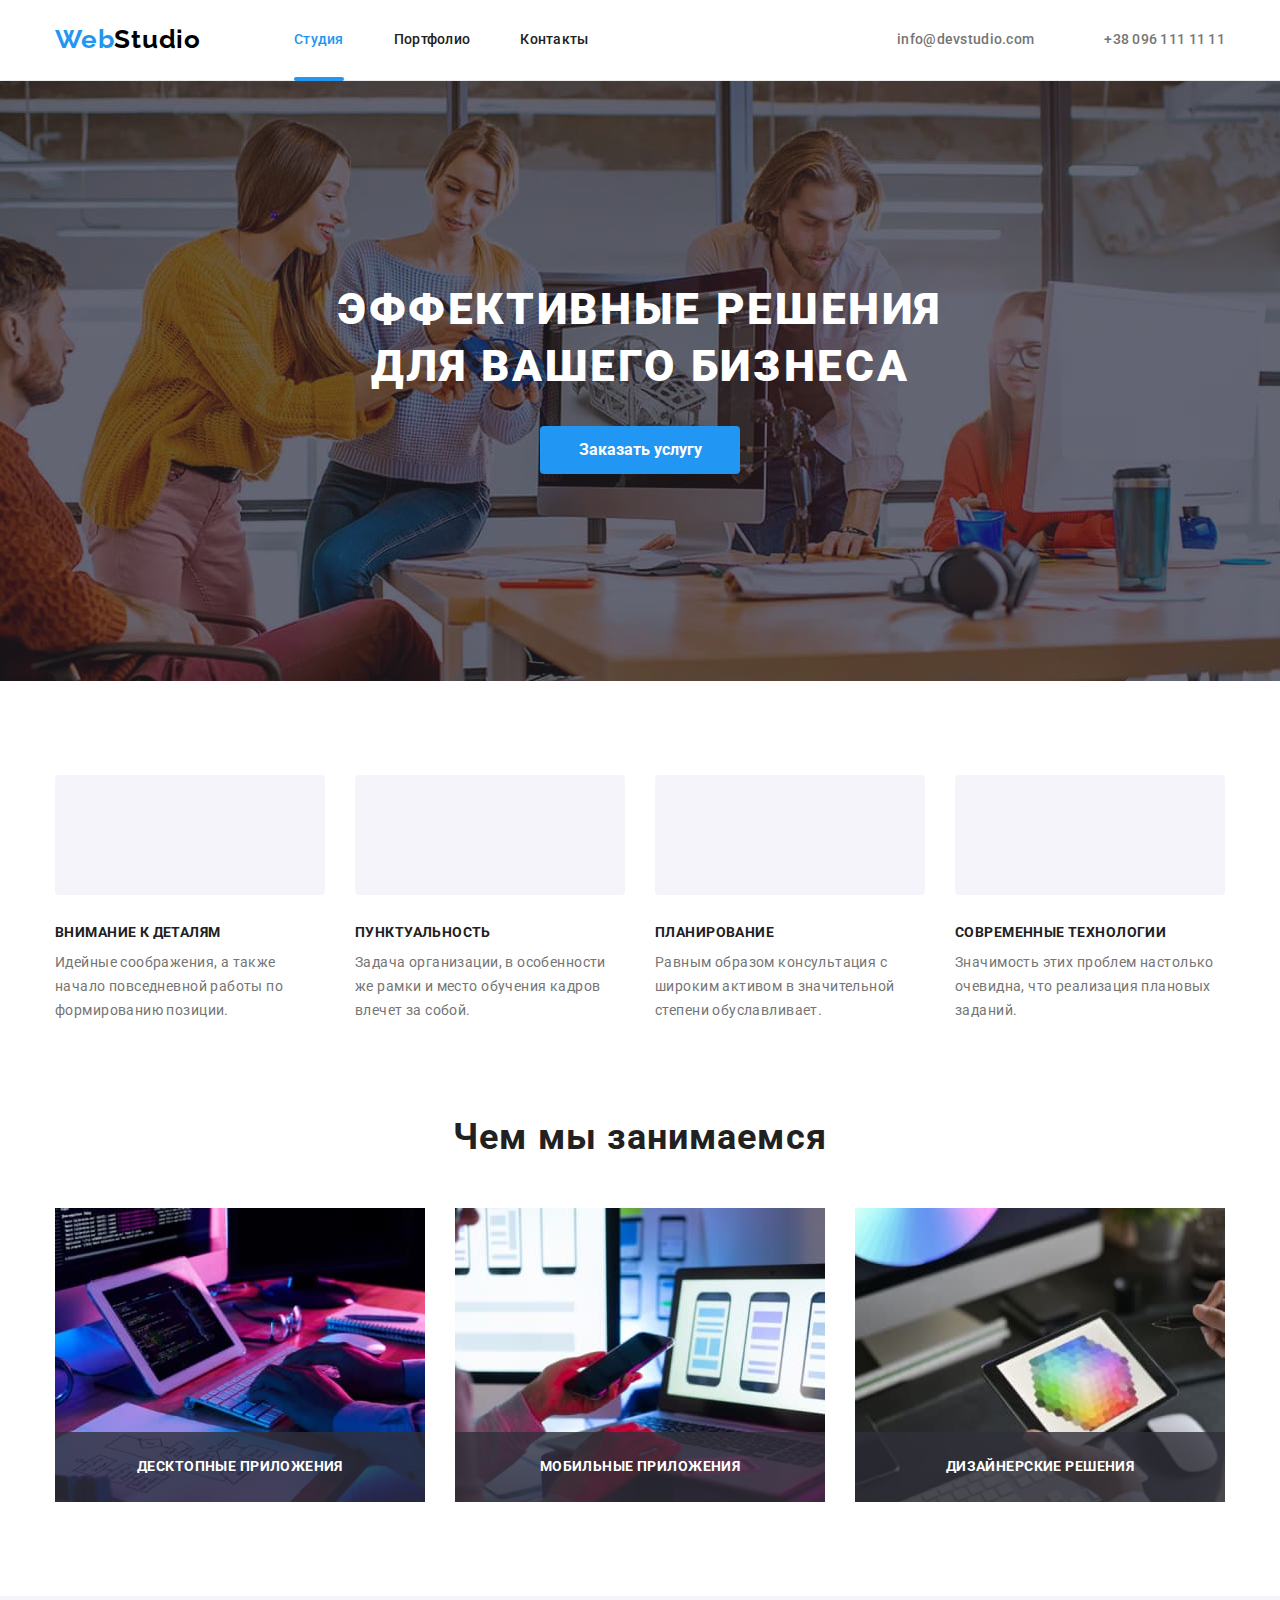
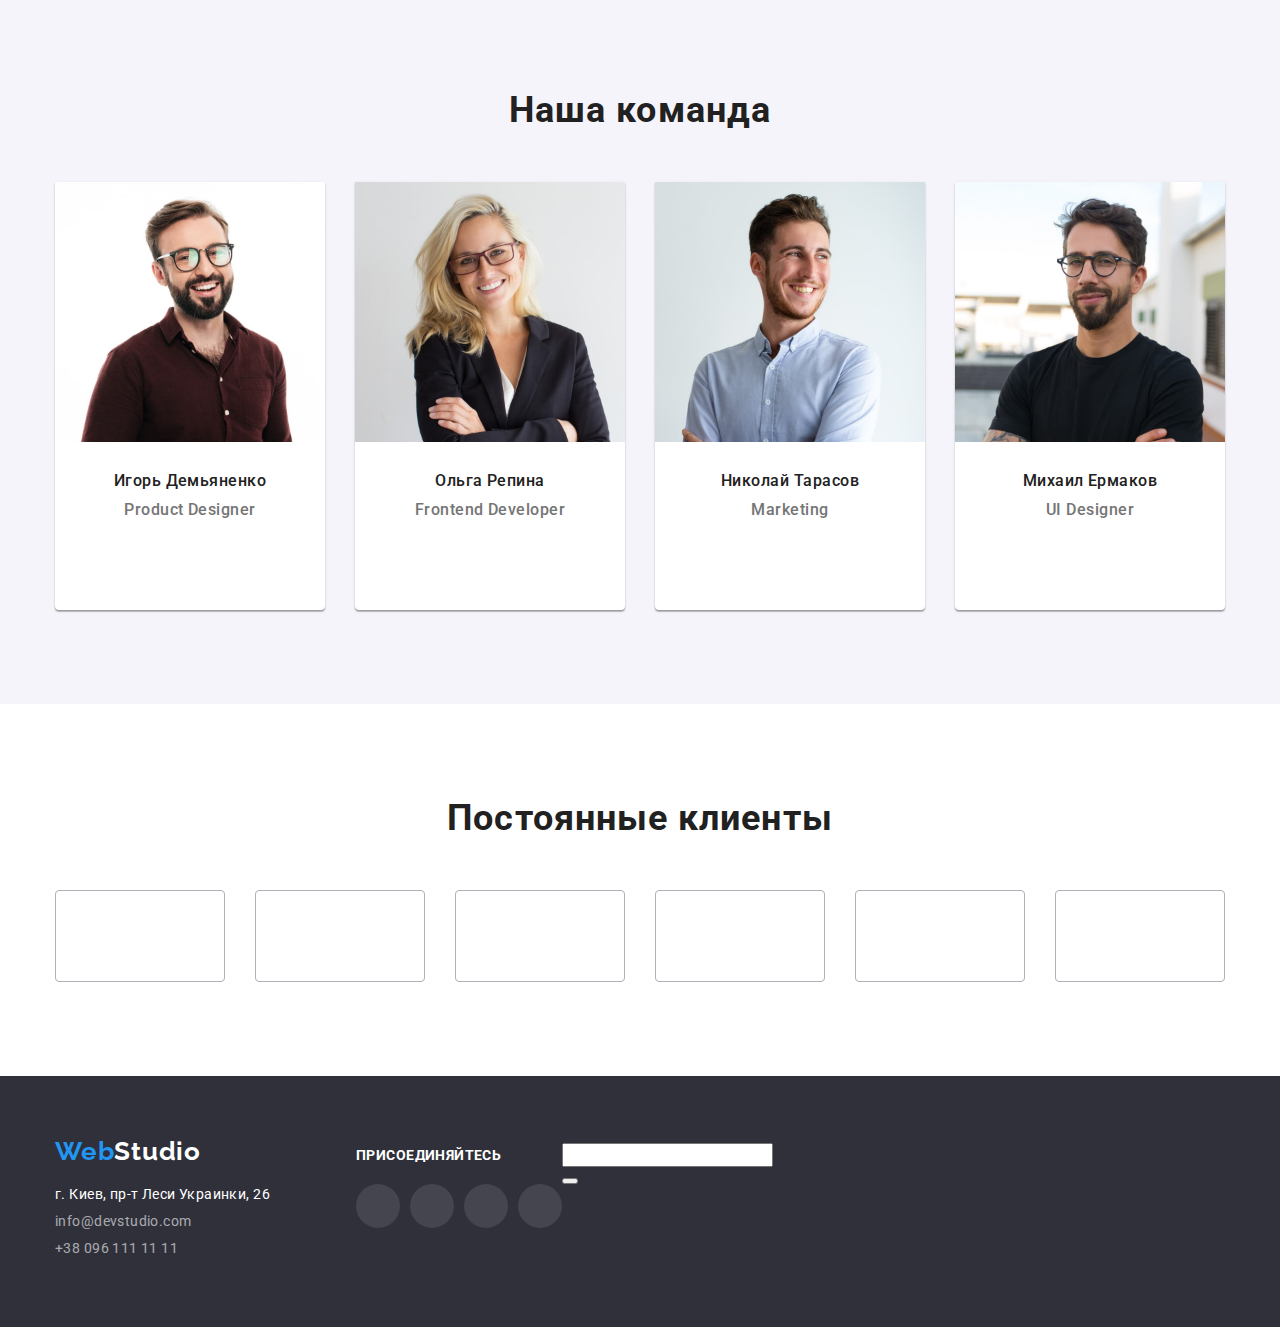
==== index.html @ 8fb22352 "test" ====
<!DOCTYPE html>
<html lang="ru">
  <head>
    <meta charset="UTF-8" />
    <meta http-equiv="X-UA-Compatible" content="IE=edge" />
    <meta name="viewport" content="width=device-width, initial-scale=1.0" />
    <title>Document</title>
    <link rel="preconnect" href="https://fonts.googleapis.com" />
    <link rel="preconnect" href="https://fonts.gstatic.com" crossorigin />
    <link
      href="https://fonts.googleapis.com/css2?family=Raleway:wght@700&family=Roboto:wght@400;500;700;900&display=swap"
      rel="stylesheet"
    />
    <link
      rel="stylesheet"
      href="https://cdnjs.cloudflare.com/ajax/libs/modern-normalize/1.1.0/modern-normalize.min.css"
    />
    <link rel="stylesheet" href="./css/style.css" />
  </head>
  <body>
    <!-- Хедер -->
    <header class="page-header">
      <div class="container header">
        <nav class="header-nav">
          <a href="./index.html" class="header-logo"> Web<span class="logo-black">Studio</span> </a>
          <ul class="header-list">
            <li class="header-item"><a href="" class="header-link current-page">Студия</a></li>
            <li class="header-item">
              <a href="./portfolio.html" class="header-link">Портфолио</a>
            </li>
            <li class="header-item"><a href="" class="header-link">Контакты</a></li>
          </ul>
        </nav>

        <ul class="contact-list">
          <li class="contact-item">
            <a href="mailto:info@devstudio.com" class="contact-link mail">
              <svg class="contact-icon" width="16" height="12">
                <use href="./svg/sprite-ws.svg#icon-header-envelope"></use>
              </svg>
              info@devstudio.com</a
            >
          </li>
          <li class="contact-item">
            <a href="tel:+380961111111" class="contact-link">
              <svg class="contact-icon" width="10" height="16">
                <use href="./svg/sprite-ws.svg#icon-header-smartphone"></use>
              </svg>
              +38 096 111 11 11
            </a>
          </li>
        </ul>
      </div>
    </header>

    <!-- Основной блок -->
    <main>
      <!-- Герой -->
      <section class="hero-section overlay">
        <div class="container">
          <h1 class="hero-title">Эффективные решения для вашего бизнеса</h1>
          <button type="button" class="hero-button" data-modal-open>Заказать услугу</button>
        </div>
      </section>

      <!--Преимущества  -->
      <section class="advantage-section section">
        <div class="container">
          <h2 class="advantage-title" hidden>Преимущества</h2>
          <ul class="advantage-list">
            <li class="advantage-item">
              <div class="advantage-wrap-icon">
                <svg class="advantage-icon" width="70" height="70">
                  <use href="./svg/sprite-ws.svg#icon-antenna"></use>
                </svg>
              </div>
              <h3 class="advantage-subtitle">Внимание к деталям</h3>
              <p class="advantage-text">
                Идейные соображения, а также начало повседневной работы по формированию позиции.
              </p>
            </li>
            <li class="advantage-item">
              <div class="advantage-wrap-icon">
                <svg class="advantage-icon" width="70" height="70">
                  <use href="./svg/sprite-ws.svg#icon-clock"></use>
                </svg>
              </div>
              <h3 class="advantage-subtitle">Пунктуальность</h3>
              <p class="advantage-text">
                Задача организации, в особенности же рамки и место обучения кадров влечет за собой.
              </p>
            </li>
            <li class="advantage-item">
              <div class="advantage-wrap-icon">
                <svg class="advantage-icon" width="70" height="70">
                  <use href="./svg/sprite-ws.svg#icon-diagram"></use>
                </svg>
              </div>
              <h3 class="advantage-subtitle">Планирование</h3>
              <p class="advantage-text">
                Равным образом консультация с широким активом в значительной степени обуславливает.
              </p>
            </li>
            <li class="advantage-item">
              <div class="advantage-wrap-icon">
                <svg class="advantage-icon" width="70" height="70">
                  <use href="./svg/sprite-ws.svg#icon-astronaut"></use>
                </svg>
              </div>
              <h3 class="advantage-subtitle">Современные технологии</h3>
              <p class="advantage-text">
                Значимость этих проблем настолько очевидна, что реализация плановых заданий.
              </p>
            </li>
          </ul>
        </div>
      </section>

      <!-- Чем мы занимаемся -->
      <section class="work-section section">
        <div class="container">
          <h2 class="work-title">Чем мы занимаемся</h2>
          <ul class="work-list">
            <li class="work-item">
              <div class="work-wrap">
                <img
                  src="./images/img_01.jpeg"
                  alt="Человек работает за компьютером"
                  width="370"
                  class="work-img"
                />
                <p class="work-txt">Десктопные приложения</p>
              </div>
            </li>
            <li class="work-item">
              <div class="work-wrap">
                <img
                  src="./images/img_02.jpeg"
                  alt="Человек работает за компьютером"
                  width="370"
                  class="work-img"
                />
                <p class="work-txt">Мобильные приложения</p>
              </div>
            </li>
            <li class="work-item">
              <div class="work-wrap">
                <img
                  src="./images/img_03.jpeg"
                  alt="Человек работает за компьютером"
                  width="370"
                  class="work-img"
                />
                <p class="work-txt">Дизайнерские решения</p>
              </div>
            </li>
          </ul>
        </div>
      </section>

      <!-- Наша команда -->
      <section class="team-section section">
        <div class="container">
          <h2 class="team-title">Наша команда</h2>
          <ul class="team-list">
            <li class="team-item">
              <img
                src="./images/team_01.jpeg"
                alt="Игорь Демьяненко"
                width="270"
                class="team-img"
              />
              <div class="team-wrapper">
                <h3 class="team-subtitle">Игорь Демьяненко</h3>
                <p class="team-text">Product Designer</p>
                <ul class="team-social-list">
                  <li class="team-social-item">
                    <a href="" class="team-social-link">
                      <svg class="team-social-icon" width="20" height="20">
                        <use href="./svg/sprite-ws.svg#icon-instagram"></use>
                      </svg>
                    </a>
                  </li>
                  <li class="team-social-item">
                    <a href="" class="team-social-link">
                      <svg class="team-social-icon" width="20" height="20">
                        <use href="./svg/sprite-ws.svg#icon-twitter"></use>
                      </svg>
                    </a>
                  </li>
                  <li class="team-social-item">
                    <a href="" class="team-social-link">
                      <svg class="team-social-icon" width="20" height="20">
                        <use href="./svg/sprite-ws.svg#icon-facebook"></use>
                      </svg>
                    </a>
                  </li>
                  <li class="team-social-item">
                    <a href="" class="team-social-link">
                      <svg class="team-social-icon" width="20" height="20">
                        <use href="./svg/sprite-ws.svg#icon-linkedin"></use>
                      </svg>
                    </a>
                  </li>
                </ul>
              </div>
            </li>
            <li class="team-item">
              <img src="./images/team_02.jpeg" alt="Ольга Репина" width="270" class="team-img" />
              <div class="team-wrapper">
                <h3 class="team-subtitle">Ольга Репина</h3>
                <p class="team-text">Frontend Developer</p>
                <ul class="team-social-list">
                  <li class="team-social-item">
                    <a href="" class="team-social-link">
                      <svg class="team-social-icon" width="20" height="20">
                        <use href="./svg/sprite-ws.svg#icon-instagram"></use>
                      </svg>
                    </a>
                  </li>
                  <li class="team-social-item">
                    <a href="" class="team-social-link">
                      <svg class="team-social-icon" width="20" height="20">
                        <use href="./svg/sprite-ws.svg#icon-twitter"></use>
                      </svg>
                    </a>
                  </li>
                  <li class="team-social-item">
                    <a href="" class="team-social-link">
                      <svg class="team-social-icon" width="20" height="20">
                        <use href="./svg/sprite-ws.svg#icon-facebook"></use>
                      </svg>
                    </a>
                  </li>
                  <li class="team-social-item">
                    <a href="" class="team-social-link">
                      <svg class="team-social-icon" width="20" height="20">
                        <use href="./svg/sprite-ws.svg#icon-linkedin"></use>
                      </svg>
                    </a>
                  </li>
                </ul>
              </div>
            </li>
            <li class="team-item">
              <img src="./images/team_03.jpeg" alt="Николай Тарасов" width="270" class="team-img" />
              <div class="team-wrapper">
                <h3 class="team-subtitle">Николай Тарасов</h3>
                <p class="team-text">Marketing</p>
                <ul class="team-social-list">
                  <li class="team-social-item">
                    <a href="" class="team-social-link">
                      <svg class="team-social-icon" width="20" height="20">
                        <use href="./svg/sprite-ws.svg#icon-instagram"></use>
                      </svg>
                    </a>
                  </li>
                  <li class="team-social-item">
                    <a href="" class="team-social-link">
                      <svg class="team-social-icon" width="20" height="20">
                        <use href="./svg/sprite-ws.svg#icon-twitter"></use>
                      </svg>
                    </a>
                  </li>
                  <li class="team-social-item">
                    <a href="" class="team-social-link">
                      <svg class="team-social-icon" width="20" height="20">
                        <use href="./svg/sprite-ws.svg#icon-facebook"></use>
                      </svg>
                    </a>
                  </li>
                  <li class="team-social-item">
                    <a href="" class="team-social-link">
                      <svg class="team-social-icon" width="20" height="20">
                        <use href="./svg/sprite-ws.svg#icon-linkedin"></use>
                      </svg>
                    </a>
                  </li>
                </ul>
              </div>
            </li>
            <li class="team-item">
              <img src="./images/team_04.jpeg" alt="Михаил Ермаков" width="270" class="team-img" />
              <div class="team-wrapper">
                <h3 class="team-subtitle">Михаил Ермаков</h3>
                <p class="team-text">UI Designer</p>
                <ul class="team-social-list">
                  <li class="team-social-item">
                    <a href="" class="team-social-link">
                      <svg class="team-social-icon" width="20" height="20">
                        <use href="./svg/sprite-ws.svg#icon-instagram"></use>
                      </svg>
                    </a>
                  </li>
                  <li class="team-social-item">
                    <a href="" class="team-social-link">
                      <svg class="team-social-icon" width="20" height="20">
                        <use href="./svg/sprite-ws.svg#icon-twitter"></use>
                      </svg>
                    </a>
                  </li>
                  <li class="team-social-item">
                    <a href="" class="team-social-link">
                      <svg class="team-social-icon" width="20" height="20">
                        <use href="./svg/sprite-ws.svg#icon-facebook"></use>
                      </svg>
                    </a>
                  </li>
                  <li class="team-social-item">
                    <a href="" class="team-social-link">
                      <svg class="team-social-icon" width="20" height="20">
                        <use href="./svg/sprite-ws.svg#icon-linkedin"></use>
                      </svg>
                    </a>
                  </li>
                </ul>
              </div>
            </li>
          </ul>
        </div>
      </section>

      <!-- Клиенты -->
      <section class="client-section section">
        <div class="container">
          <h2 class="client-title">Постоянные клиенты</h2>
          <ul class="client-list">
            <li class="client-item">
              <a href="" class="client-link">
                <svg class="client-icon" width="106" height="60">
                  <use href="./svg/sprite-ws.svg#icon-client-01"></use>
                </svg>
              </a>
            </li>
            <li class="client-item">
              <a href="" class="client-link">
                <svg class="client-icon" width="106" height="60">
                  <use href="./svg/sprite-ws.svg#icon-client-02"></use>
                </svg>
              </a>
            </li>
            <li class="client-item">
              <a href="" class="client-link">
                <svg class="client-icon" width="106" height="60">
                  <use href="./svg/sprite-ws.svg#icon-client-03"></use>
                </svg>
              </a>
            </li>
            <li class="client-item">
              <a href="" class="client-link">
                <svg class="client-icon" width="106" height="60">
                  <use href="./svg/sprite-ws.svg#icon-client-04"></use>
                </svg>
              </a>
            </li>
            <li class="client-item">
              <a href="" class="client-link">
                <svg class="client-icon" width="106" height="60">
                  <use href="./svg/sprite-ws.svg#icon-client-05"></use>
                </svg>
              </a>
            </li>
            <li class="client-item">
              <a href="" class="client-link">
                <svg class="client-icon" width="106" height="60">
                  <use href="./svg/sprite-ws.svg#icon-client-06"></use>
                </svg>
              </a>
            </li>
          </ul>
        </div>
      </section>
    </main>

    <!-- Футер -->
    <footer class="footer">
      <div class="container footer-container">
        <div class="footer-contacts">
          <a href="" class="footer-logo">Web<span class="logo-white">Studio</span></a>
          <address class="footer-addres">г. Киев, пр-т Леси Украинки, 26</address>
          <ul class="footer-list">
            <li class="footer-item">
              <a href="mailto:info@devstudio.com" class="footer-link">info@devstudio.com</a>
            </li>
            <li class="footer-item">
              <a href="tel:+380961111111" class="footer-link">+38 096 111 11 11</a>
            </li>
          </ul>
        </div>
        <div class="footer-social">
          <p class="footer-txt">Присоединяйтесь</p>
          <ul class="footer-social-list">
            <li class="footer-social-item">
              <a href="" class="footer-social-link">
                <svg class="footer-social-icon" width="20" height="20">
                  <use href="./svg/sprite-ws.svg#icon-instagram"></use>
                </svg>
              </a>
            </li>

            <li class="footer-social-item">
              <a href="" class="footer-social-link">
                <svg class="footer-social-icon" width="20" height="20">
                  <use href="./svg/sprite-ws.svg#icon-twitter"></use>
                </svg>
              </a>
            </li>
            <li class="footer-social-item">
              <a href="" class="footer-social-link">
                <svg class="footer-social-icon" width="20" height="20">
                  <use href="./svg/sprite-ws.svg#icon-facebook"></use>
                </svg>
              </a>
            </li>
            <li class="footer-social-item">
              <a href="" class="footer-social-link">
                <svg class="footer-social-icon" width="20" height="20">
                  <use href="./svg/sprite-ws.svg#icon-linkedin"></use>
                </svg>
              </a>
            </li>
          </ul>
        </div>
        <div class="footer-field">
          <p></p>
          <form action="" class="footer-form">
            <lable class="footer-lable"><input type="text" class="footer-input" /></lable>
          </form>
          <button
        </div>
      </div>
    </footer>

    <!-- Модальное окно -->
    <div class="backdrop is-hidden" data-modal>
      <div class="modal">
        <button type="button" class="modal-btn" data-modal-close>
          <svg class="modal-icon" width="18" height="18">
            <use href="./svg/sprite-ws.svg#icon-close-black"></use>
          </svg>
        </button>
      </div>
    </div>

    <script src="./js/modal.js"></script>
  </body>
</html>
---- css/style.css ----
:root {
  --primary-text-color: #757575;
  --title-text-color: #212121;
  --accent-color: #2196f3;
  --icon-color: #afb1b8;
  --secondary-bg-color: #f5f4fa;
}

body {
  background-color: #fff;
  color: #757575;
  font-family: roboto, sans-serif;
}

h1,
h2,
h3,
p,
ul {
  padding: 0;
  margin: 0;
}

img {
  display: block;
}

ul {
  list-style: none;
}

a {
  text-decoration: none;
}

.container {
  width: 1200px;
  padding-left: 15px;
  padding-right: 15px;
  margin-left: auto;
  margin-right: auto;
}

.container.header {
  display: flex;
  align-items: center;
}

.section {
  padding: 94px 0;
}

/* Хедер */
/* Хедер. Лого */

.page-header {
  border-bottom: solid #ececec 1px;
}

.header-nav {
  display: flex;
}

.header-logo {
  display: block;
  padding-top: 24px;
  padding-bottom: 25px;
  margin-right: 93px;

  color: var(--accent-color);
  font-family: Raleway, sans-serif;
  font-weight: 700;
  font-size: 26px;
  line-height: 1.2;
  letter-spacing: 0.03em;
}

.logo-black {
  color: black;
}

/* Хедер. Навигация */

.header-list {
  display: flex;
}

.header-item:not(:last-child) {
  margin-right: 50px;
}

.header-link.current-page {
  position: relative;

  color: var(--accent-color);
  font-weight: 500;
  font-size: 14px;
  line-height: 1.14;
  letter-spacing: 0.02em;
}

.current-page::after {
  content: '';

  position: absolute;
  display: block;
  bottom: -1px;

  background-color: var(--accent-color);
  width: 100%;
  height: 4px;
  border-radius: 5px;
}

.header-link {
  display: block;
  padding-top: 32px;
  padding-bottom: 32px;

  color: var(--title-text-color);
  font-weight: 500;
  font-size: 14px;
  line-height: 1.14;
  letter-spacing: 0.02em;

  transition: color 250ms cubic-bezier(0.4, 0, 0.2, 1);
}

.header-link:hover,
.header-link:focus {
  color: var(--accent-color);
}

.contact-list {
  display: flex;
  margin-left: auto;
}

.contact-item:not(:last-child) {
  margin-right: 50px;
}

.contact-link {
  display: flex;
  align-items: center;
  justify-content: center;
  padding-top: 32px;
  padding-bottom: 32px;

  color: var(--primary-text-color);
  font-weight: 500;
  font-size: 14px;
  line-height: 1.14;
  letter-spacing: 0.02em;

  transition: color 250ms cubic-bezier(0.4, 0, 0.2, 1);
}

.contact-icon {
  margin-right: 10px;
  fill: currentColor;
}

.contact-link:hover,
.contact-link:focus {
  color: var(--accent-color);
}

/* Герой */

.hero-section {
  padding: 200px 0px;
  text-align: center;
}

.hero-section.overlay {
  height: 600px;
  max-width: 1600px;
  margin-left: auto;
  margin-right: auto;

  background-image: linear-gradient(rgba(47, 48, 58, 0.4), rgba(47, 48, 58, 0.4)),
    url('../images/hero-bg.jpeg');
  background-color: #2f303a;
  background-repeat: no-repeat;
  background-size: cover;
  background-position: center;
}

.hero-title {
  margin-bottom: 30px;
  margin-left: auto;
  margin-right: auto;
  max-width: 695px;

  color: #fff;
  font-weight: 900;
  font-size: 44px;
  line-height: 1.3;
  text-align: center;
  letter-spacing: 0.06em;
  text-transform: uppercase;
}

.hero-button {
  display: inline-block;
  border-radius: 4px;
  padding: 10px 32px;
  min-width: 200px;
  border: none;

  cursor: pointer;
  background-color: var(--accent-color);

  color: #fff;
  font-weight: 700;
  font-size: 16px;
  line-height: 1.8;
  text-align: center;

  transition: background-color 250ms cubic-bezier(0.4, 0, 0.2, 1);
}

.hero-button:hover,
.hero-button:focus {
  background-color: #188ce8;
}

/* Основной блок */
/* Преимущества */

.advantage-section {
  padding-bottom: 0;
}

.advantage-list {
  display: flex;
}

.advantage-item:not(:last-child) {
  margin-right: 30px;
}

.advantage-wrap-icon {
  display: flex;
  align-items: center;
  justify-content: center;
  margin-bottom: 30px;

  width: 270px;
  height: 120px;
  border-radius: 4px;

  background-color: var(--secondary-bg-color);
}

.advantage-subtitle {
  margin-bottom: 10px;

  color: var(--title-text-color);
  font-weight: 700;
  font-size: 14px;
  line-height: 1.14;
  letter-spacing: 0.03em;
  text-transform: uppercase;
}

.advantage-text {
  max-width: 270px;
  font-size: 14px;
  line-height: 1.7;
  letter-spacing: 0.03em;
}

/* Чем мы занимаемся */

.work-title {
  margin-bottom: 50px;

  color: var(--title-text-color);
  font-weight: 700;
  font-size: 36px;
  line-height: 1.16;
  letter-spacing: 0.03em;
  text-align: center;
}

.work-list {
  display: flex;
}

.work-item:not(:last-child) {
  margin-right: 30px;
}

.work-wrap {
  position: relative;
}

.work-txt {
  position: absolute;
  bottom: 0;
  margin: 0;
  width: 100%;
  padding: 27px 82px;

  color: #fff;
  font-family: 'Roboto';
  font-weight: 700;
  font-size: 14px;
  line-height: 1.14;
  text-align: center;
  letter-spacing: 0.03em;
  text-transform: uppercase;

  background: rgba(47, 48, 58, 0.8);
}

/* Наша команда */

.team-section {
  background-color: var(--secondary-bg-color);
}

.team-title {
  margin-bottom: 50px;

  color: var(--title-text-color);
  font-weight: 700;
  font-size: 36px;
  line-height: 1.16;
  letter-spacing: 0.03em;
  text-align: center;
}

.team-list {
  display: flex;
}

.team-item {
  border-radius: 0px 0px 4px 4px;
  background-color: #fff;
  box-shadow: 0px 1px 3px rgba(0, 0, 0, 0.12), 0px 1px 1px rgba(0, 0, 0, 0.14),
    0px 2px 1px rgba(0, 0, 0, 0.2);
}

.team-item:not(:last-child) {
  margin-right: 30px;
}

.team-wrapper {
  padding: 30px 10px;
}

.team-subtitle {
  margin-bottom: 10px;

  color: var(--title-text-color);
  font-weight: 500;
  font-size: 16px;
  line-height: 1.18;
  letter-spacing: 0.03em;
  text-align: center;
}

.team-text {
  margin-bottom: 16px;

  font-weight: 500;
  font-size: 16px;
  line-height: 1.18;
  letter-spacing: 0.03em;
  text-align: center;
}

.team-social-list {
  display: flex;
  align-items: center;
  justify-content: center;
  margin: auto;
}

.team-social-item {
  margin-left: 10px;

  width: 44px;
  height: 44px;
}

.team-social-item:first-child {
  margin-left: 0;
}

.team-social-link {
  display: flex;
  align-items: center;
  justify-content: center;

  width: 44px;
  height: 44px;
  border-radius: 50px;

  transition: background-color 250ms cubic-bezier(0.4, 0, 0.2, 1);
}

.team-social-icon {
  fill: var(--icon-color);

  transition: fill 250ms cubic-bezier(0.4, 0, 0.2, 1);
}

.team-social-link:hover,
.team-social-link:focus {
  background-color: var(--accent-color);
}

.team-social-link:hover .team-social-icon,
.team-social-link:focus .team-social-icon {
  fill: #fff;
}

/* Клиенты */

.client-title {
  margin-bottom: 50px;

  color: var(--title-text-color);
  font-weight: 700;
  font-size: 36px;
  line-height: 1.16;
  letter-spacing: 0.03em;
  text-align: center;
}

.client-list {
  display: flex;
  align-items: center;
  justify-content: center;
  margin: -15px;
}

.client-item {
  margin: 15px;
}

.client-link {
  display: flex;
  align-items: center;
  justify-content: center;

  width: 170px;
  height: 92px;
  border: 1px solid var(--icon-color);
  border-radius: 4px;

  transition: border 250ms cubic-bezier(0.4, 0, 0.2, 1);
}

.client-icon {
  fill: var(--icon-color);

  transition: fill 250ms cubic-bezier(0.4, 0, 0.2, 1);
}

.client-link:hover,
.client-link:focus {
  border: 1px solid var(--accent-color);
}

.client-link:hover .client-icon,
.client-link:focus .client-icon {
  fill: var(--accent-color);
}

/* Футер */

.footer {
  display: flex;
  padding: 60px 0px;

  background-color: #2f303a;
}

.footer-container {
  display: flex;
  align-items: baseline;
}

.footer-logo {
  display: inline-block;
  margin-bottom: 20px;

  color: var(--accent-color);
  font-family: Raleway, sans-serif;
  font-weight: 700;
  font-size: 26px;
  line-height: 1.19;
  letter-spacing: 0.03em;
}

.logo-white {
  color: #fff;
}

.footer-addres {
  margin-bottom: 9px;
  width: 231px;

  color: #fff;
  font-style: normal;
  font-size: 14px;
  line-height: 1.17;
  letter-spacing: 0.03em;
}

.footer-item {
  margin-bottom: 9px;
}

.footer-link {
  color: rgba(255, 255, 255, 0.6);
  font-size: 14px;
  line-height: 1.17;
  letter-spacing: 0.03em;

  transition: color 250ms cubic-bezier(0.4, 0, 0.2, 1);
}

.footer-link:hover,
.footer-link:focus {
  color: var(--accent-color);
}

/* Футер. Соцсети */

.footer-social {
  margin-left: 70px;
}

.footer-txt {
  display: block;
  margin-bottom: 20px;
  height: 16px;

  font-family: 'Roboto';
  font-weight: 700;
  font-size: 14px;
  line-height: 1.14;
  letter-spacing: 0.03em;
  text-transform: uppercase;

  color: #fff;
}

.footer-social-list {
  display: flex;
  align-items: center;
  justify-content: center;
}

.footer-social-item {
  display: block;
  margin-left: 10px;

  width: 44px;
  height: 44px;
}

.footer-social-item:first-child {
  margin-left: 0;
}

.footer-social-link {
  display: flex;
  align-items: center;
  justify-content: center;

  border-radius: 50%;
  width: 44px;
  height: 44px;
  background-color: rgba(255, 255, 255, 0.1);

  transition: background-color 250ms cubic-bezier(0.4, 0, 0.2, 1);
}

.footer-social-link:hover,
.footer-social-link:focus {
  background-color: var(--accent-color);
}

.footer-social-icon {
  fill: #fff;
}

/* ./portfolio.html */
/* Портфолио */

.example-section {
  padding: 94px 0px;
}

.btn-list {
  display: flex;
  margin-bottom: 50px;
  justify-content: center;
}

.btn-item:not(:last-child) {
  margin-right: 8px;
}

.button {
  display: inline-block;
  border-radius: 4px;
  padding: 6px 25px;
  border: none;

  background-color: var(--secondary-bg-color);
  cursor: pointer;
  font-weight: 500;
  font-size: 16px;
  line-height: 1.6;
  text-align: center;
  letter-spacing: 0.03em;

  transition: background-color 250ms cubic-bezier(0.4, 0, 0.2, 1),
    color 250ms cubic-bezier(0.4, 0, 0.2, 1), box-shadow 250ms cubic-bezier(0.4, 0, 0.2, 1);
}

.button.btn-text.current-button {
  border: none;

  background-color: var(--accent-color);
  color: #fff;
  box-shadow: 0px 3px 1px rgba(0, 0, 0, 0.1), 0px 1px 2px rgba(0, 0, 0, 0.08),
    0px 2px 2px rgba(0, 0, 0, 0.12);
}

.button:hover,
.button:focus {
  box-shadow: 0px 3px 1px rgba(0, 0, 0, 0.1), 0px 1px 2px rgba(0, 0, 0, 0.08),
    0px 2px 2px rgba(0, 0, 0, 0.12);

  background-color: var(--accent-color);
  color: #fff;
}

.example-list {
  display: flex;
  flex-wrap: wrap;
}

.example-item {
  margin-right: 30px;
  margin-bottom: 30px;
  width: 370px;
}

.example-item:nth-child(3n + 3) {
  margin-right: 0;
}

.example-item:nth-last-child(-n + 3) {
  margin-bottom: 0;
}

.example-link {
  display: block;

  transition: box-shadow 250ms cubic-bezier(0.4, 0, 0.2, 1);
}

.example-link:hover,
.example-link:focus {
  box-shadow: 0px 1px 1px rgba(0, 0, 0, 0.12), 0px 4px 4px rgba(0, 0, 0, 0.06),
    1px 4px 6px rgba(0, 0, 0, 0.16);
}

.example-wrapper {
  margin-top: 0;
  padding: 20px 24px;
  border: 1px solid #eeeeee;
  border-top: none;
}

.example-title {
  color: var(--title-text-color);
  font-weight: 700;
  font-size: 18px;
  line-height: 2;
  letter-spacing: 0.06em;
}

.example-text {
  margin-top: 4px;

  color: var(--primary-text-color);
  font-size: 16px;
  line-height: 1.8;
  letter-spacing: 0.03em;
}

.example-overlay {
  position: relative;
  overflow: hidden;
}

.example-overlay-txt {
  position: absolute;
  top: 0;
  height: 100%;
  padding: 24px 63px;

  font-family: 'Roboto';
  font-weight: 400;
  font-size: 18px;
  line-height: 1.5;
  letter-spacing: 0.03em;
  color: #fff;
  background-color: rgba(33, 150, 243, 0.9);

  transform: translateY(100%);
  transition: transform 250ms cubic-bezier(0.4, 0, 0.2, 1);
}

.example-link:hover .example-overlay-txt,
.example-link:focus .example-overlay-txt {
  transform: translateY(0);
}

/* Модальное окно */

.backdrop {
  position: fixed;
  top: 0;
  left: 0;

  width: 100%;
  height: 100%;

  background-color: rgba(0, 0, 0, 0.2);
  opacity: 1;

  transition: opacity 250ms cubic-bezier(0.4, 0, 0.2, 1),
    visibility 250ms cubic-bezier(0.4, 0, 0.2, 1);
}

.is-hidden {
  visibility: hidden;
  opacity: 0;
  pointer-events: none;
}

.backdrop.is-hidden .modal {
  transform: translate(-50%, -50%) scale(0.3);
}

.modal {
  position: absolute;
  top: 50%;
  left: 50%;

  min-width: 528px;
  min-height: 581px;

  background-color: #fff;
  box-shadow: 0px 1px 3px rgba(0, 0, 0, 0.12), 0px 1px 1px rgba(0, 0, 0, 0.14),
    0px 2px 1px rgba(0, 0, 0, 0.2);
  border-radius: 4px;

  transform: translate(-50%, -50%) scale(1);
  transition: transform 250ms cubic-bezier(0.4, 0, 0.2, 1);
}

.modal-btn {
  position: absolute;
  right: 8px;
  top: 8px;

  display: flex;
  align-items: center;
  justify-content: center;
  cursor: pointer;

  width: 30px;
  height: 30px;
  border-radius: 50px;
  border: 1px solid rgba(0, 0, 0, 0.1);

  background: #fff;
}
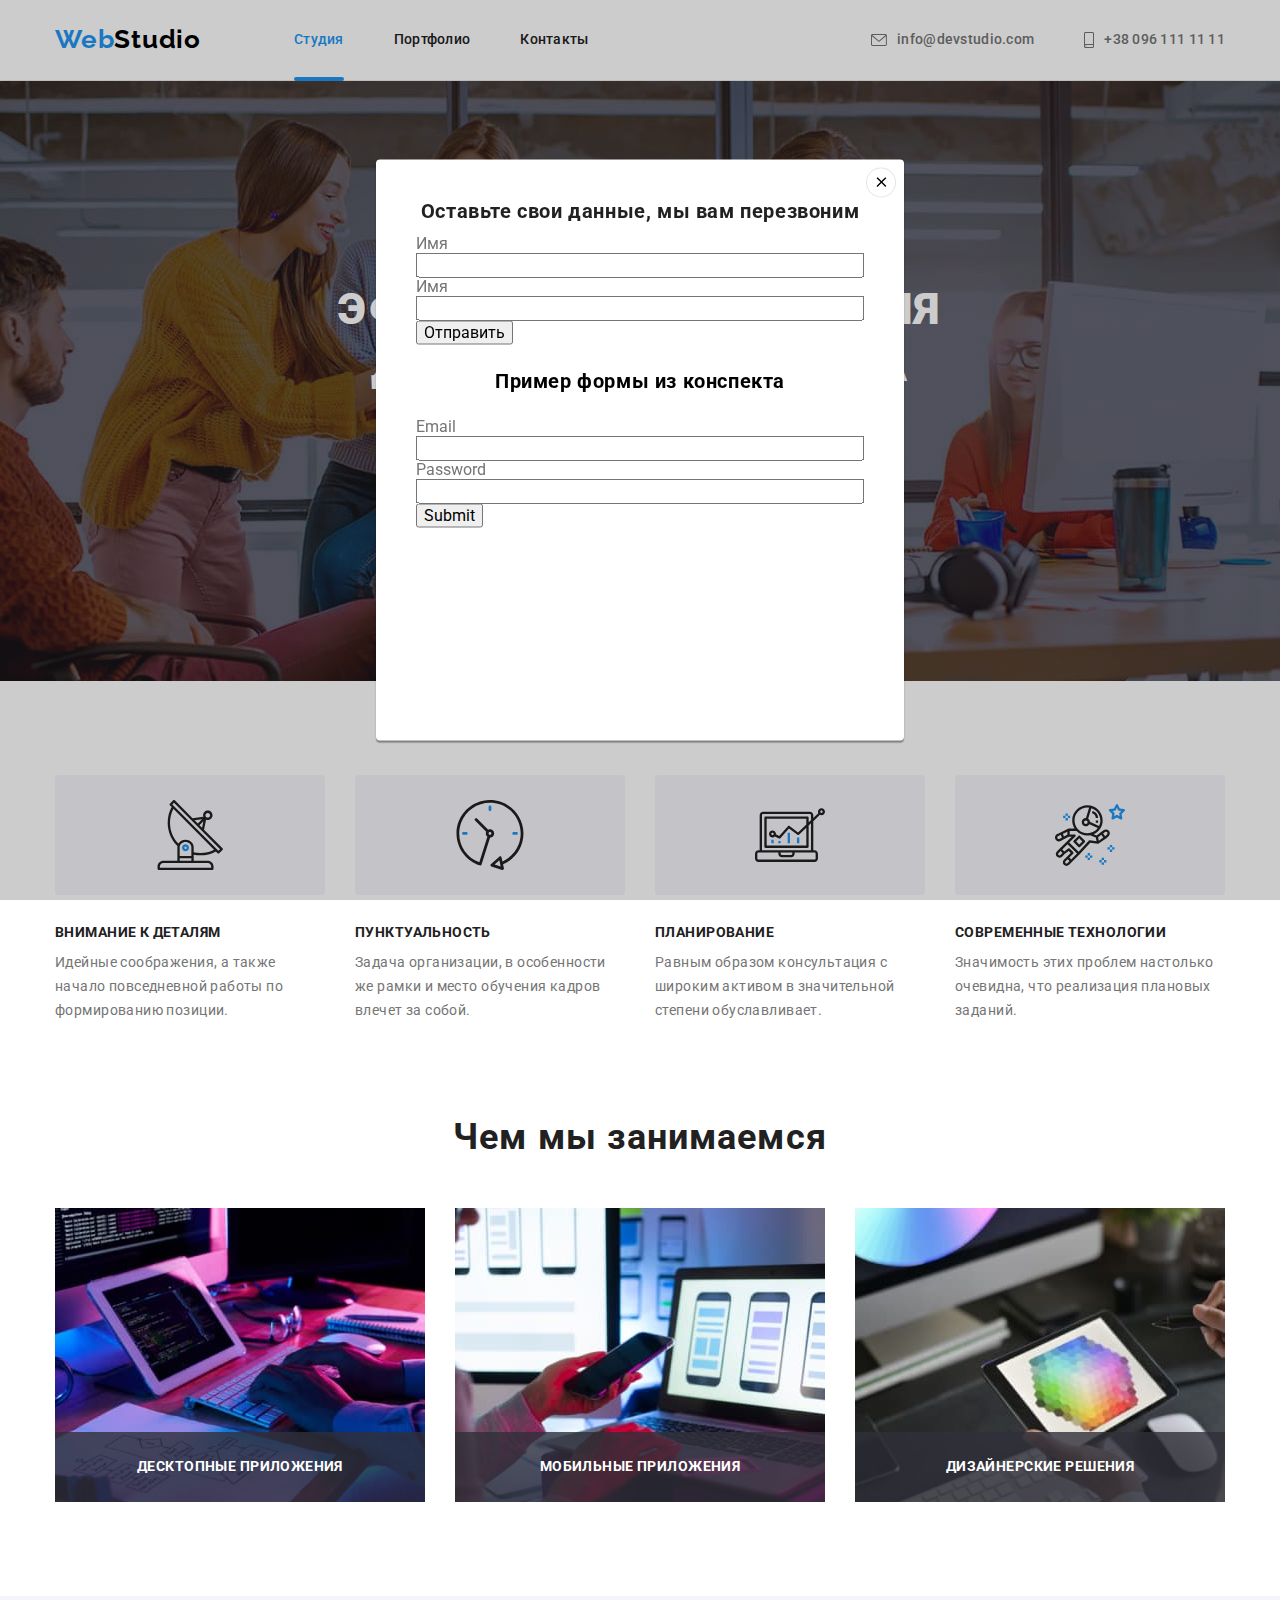
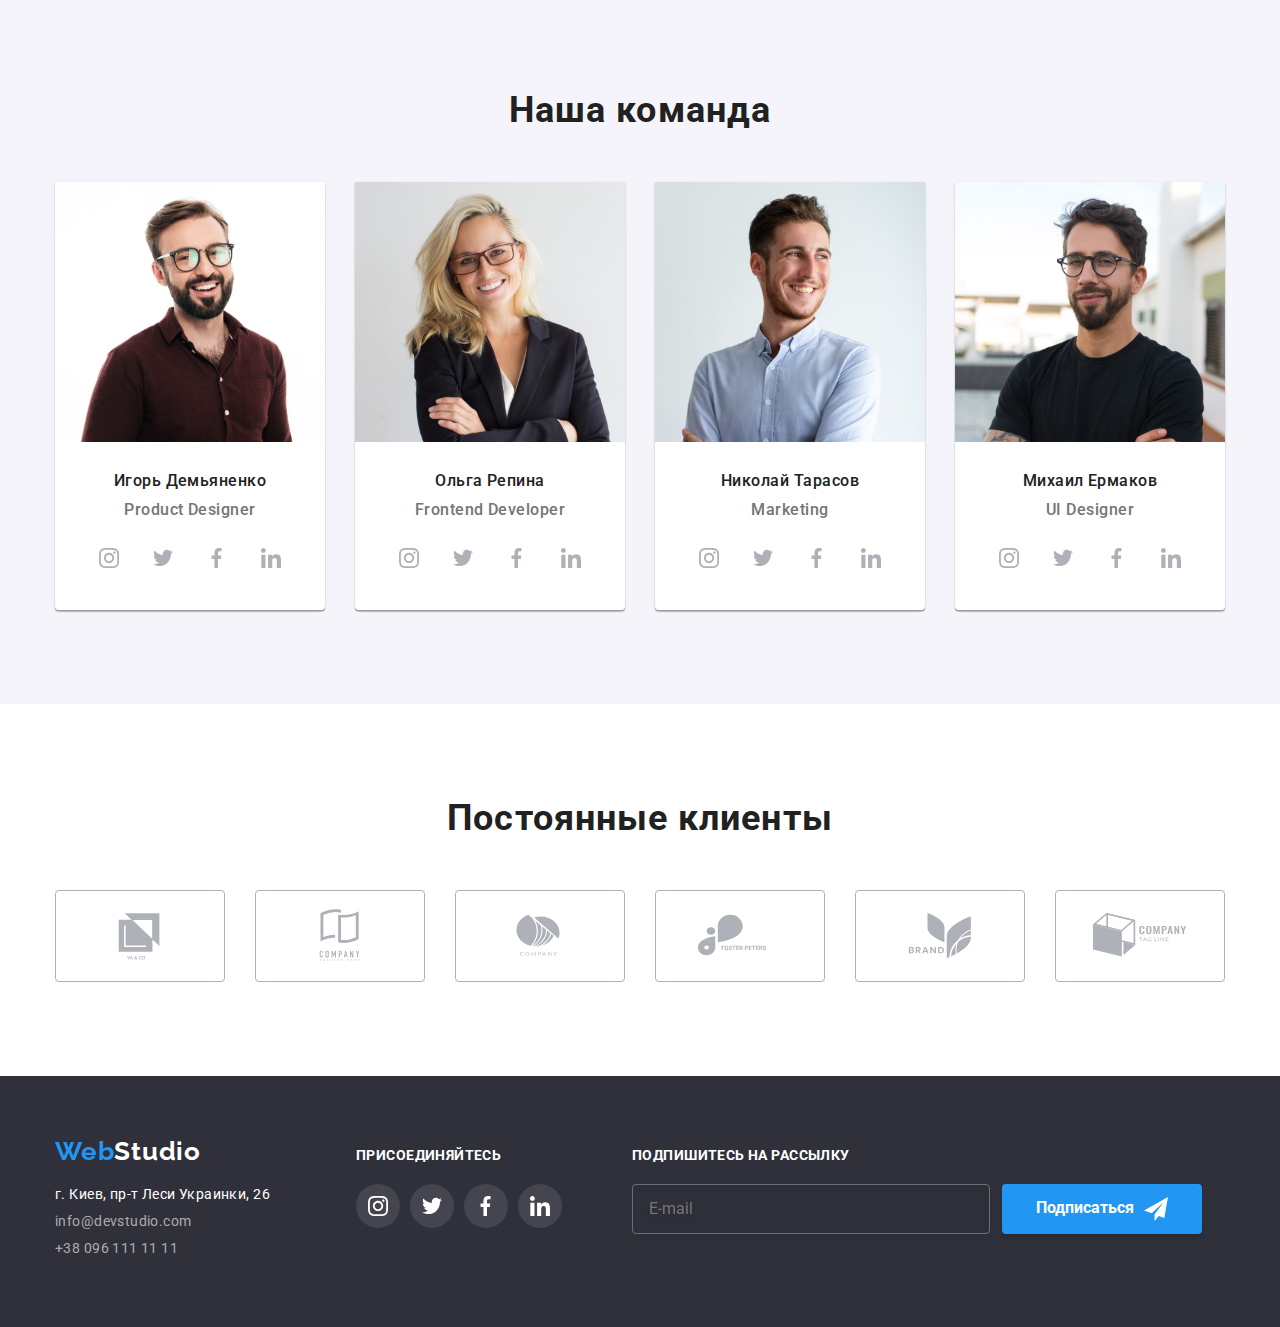
==== commit 5e29ede1: "add modal form (test)" ====
--- a/index.html
+++ b/index.html
@@ -422,19 +422,53 @@
           </ul>
         </div>
         <div class="footer-field">
-          <p></p>
-          <form action="" class="footer-form">
-            <lable class="footer-lable"><input type="text" class="footer-input" /></lable>
-          </form>
-          <button
+          <p class="footer-txt">Подпишитесь на рассылку</p>
+          <div class="fotter-form-wrap">
+            <form class="footer-form">
+              <lable class="footer-lable">
+                <input type="email" name="email" placeholder="E-mail" class="footer-input" />
+              </lable>
+            </form>
+            <button type="submit" class="footer-button">
+              Подписаться
+              <svg class="footer-icon-send" width="24" height="24">
+                <use href="./svg/sprite-ws.svg#icon-send"></use>
+              </svg>
+            </button>
+          </div>
         </div>
       </div>
     </footer>
 
     <!-- Модальное окно -->
-    <div class="backdrop is-hidden" data-modal>
+    <div class="backdrop" data-modal>
       <div class="modal">
-        <button type="button" class="modal-btn" data-modal-close>
+        <p class="modal-title">Оставьте свои данные, мы вам перезвоним</p>
+        <form class="modal-form">
+          <lable for="username" class="modal-lable">Имя</lable>
+          <input type="text" name="username" id="username" class="modal-input" />
+
+          <lable class="modal-lable"
+            >Имя<input type="text" name="username" class="modal-input"
+          /></lable>
+
+          <button type="submit" class="modal-send-btn">Отправить</button>
+        </form>
+
+        <!-- Пример из конспекта -->
+        <p class="example-form-txt">Пример формы из конспекта</p>
+
+        <form>
+          <label for="user_email">Email</label>
+          <input type="email" name="email" id="user_email" />
+
+          <label for="user_password">Password</label>
+          <input type="password" name="password" id="user_password" />
+
+          <button type="submit">Submit</button>
+        </form>
+
+        <button type="button" class="modal-btn-close" data-modal-close>
           <svg class="modal-icon" width="18" height="18">
             <use href="./svg/sprite-ws.svg#icon-close-black"></use>
           </svg>
--- a/css/style.css
+++ b/css/style.css
@@ -592,6 +592,64 @@
   fill: #fff;
 }
 
+/* Футер. Форма */
+
+.footer-field {
+  margin-left: 70px;
+}
+
+.fotter-form-wrap {
+  display: flex;
+}
+
+.footer-form {
+  display: inline;
+}
+
+.footer-input {
+  padding: 15px 16px;
+  width: 358px;
+  height: 50px;
+
+  border: 1px solid rgba(255, 255, 255, 0.3);
+  filter: drop-shadow(0px 4px 4px rgba(0, 0, 0, 0.15));
+  border-radius: 4px;
+  background-color: transparent;
+
+  font-family: 'Roboto';
+  font-weight: 400;
+  font-size: 16px;
+  line-height: 1.4;
+  color: rgba(255, 255, 255, 0.6);
+}
+
+.footer-button {
+  display: flex;
+  align-items: center;
+  justify-content: center;
+  margin-left: 12px;
+
+  width: 200px;
+  height: 50px;
+
+  font-family: 'Roboto';
+  font-weight: 700;
+  font-size: 16px;
+  line-height: 1.8;
+  color: #fff;
+
+  background-color: var(--accent-color);
+  box-shadow: 0px 4px 4px rgba(0, 0, 0, 0.15);
+  border-radius: 4px;
+  border: none;
+}
+
+.footer-icon-send {
+  fill: #fff;
+
+  margin-left: 10px;
+}
+
 /* ./portfolio.html */
 /* Портфолио */
 
@@ -759,9 +817,10 @@
   position: absolute;
   top: 50%;
   left: 50%;
-
-  min-width: 528px;
-  min-height: 581px;
+  padding: 40px;
+
+  width: 528px;
+  height: 581px;
 
   background-color: #fff;
   box-shadow: 0px 1px 3px rgba(0, 0, 0, 0.12), 0px 1px 1px rgba(0, 0, 0, 0.14),
@@ -772,7 +831,7 @@
   transition: transform 250ms cubic-bezier(0.4, 0, 0.2, 1);
 }
 
-.modal-btn {
+.modal-btn-close {
   position: absolute;
   right: 8px;
   top: 8px;
@@ -789,3 +848,31 @@
 
   background: #fff;
 }
+
+.modal-title {
+  margin-bottom: 12px;
+
+  color: var(--title-text-color);
+  font-family: 'Roboto';
+  font-weight: 700;
+  font-size: 20px;
+  line-height: 1.15;
+  text-align: center;
+  letter-spacing: 0.03em;
+}
+
+.example-form-txt {
+  margin: 25px auto;
+
+  font-family: 'Roboto';
+  font-weight: 700;
+  font-size: 20px;
+  line-height: 1.15;
+  text-align: center;
+  letter-spacing: 0.03em;
+  color: #000;
+}
+
+input {
+  width: 100%;
+}
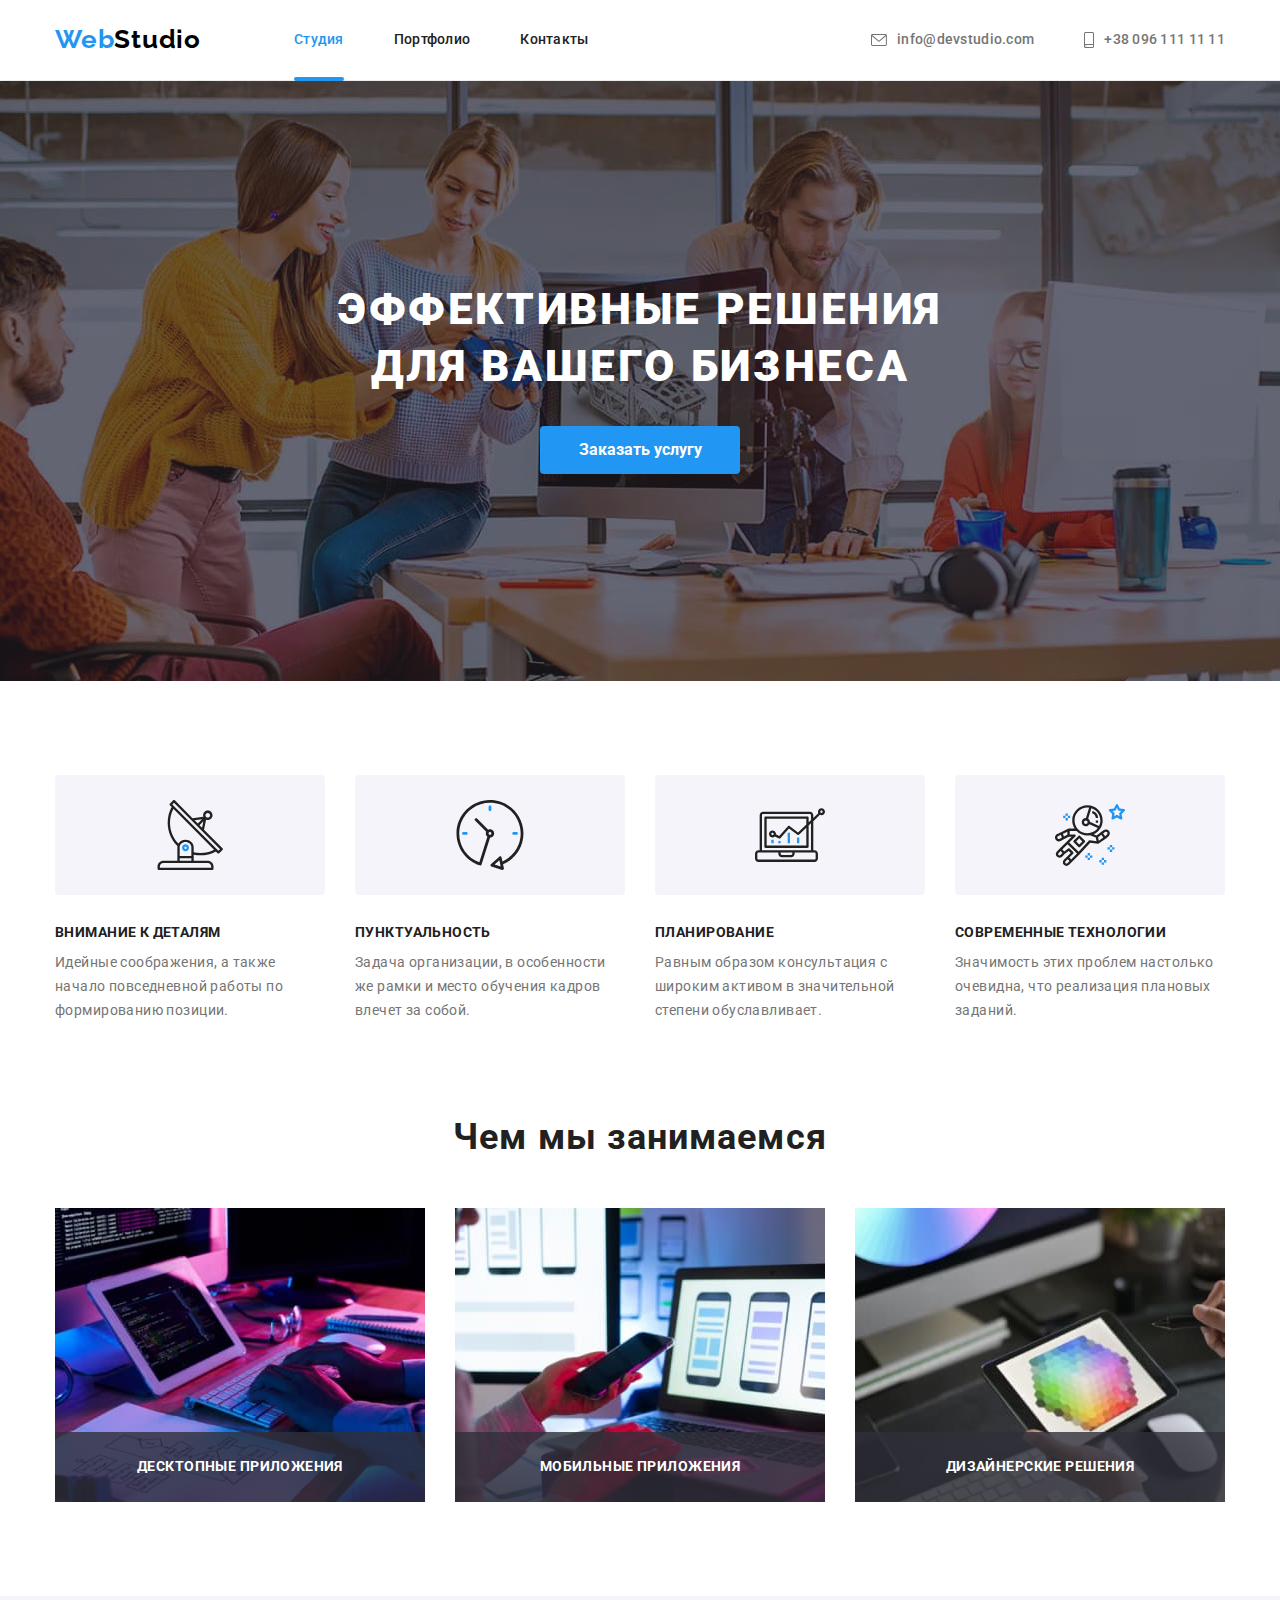
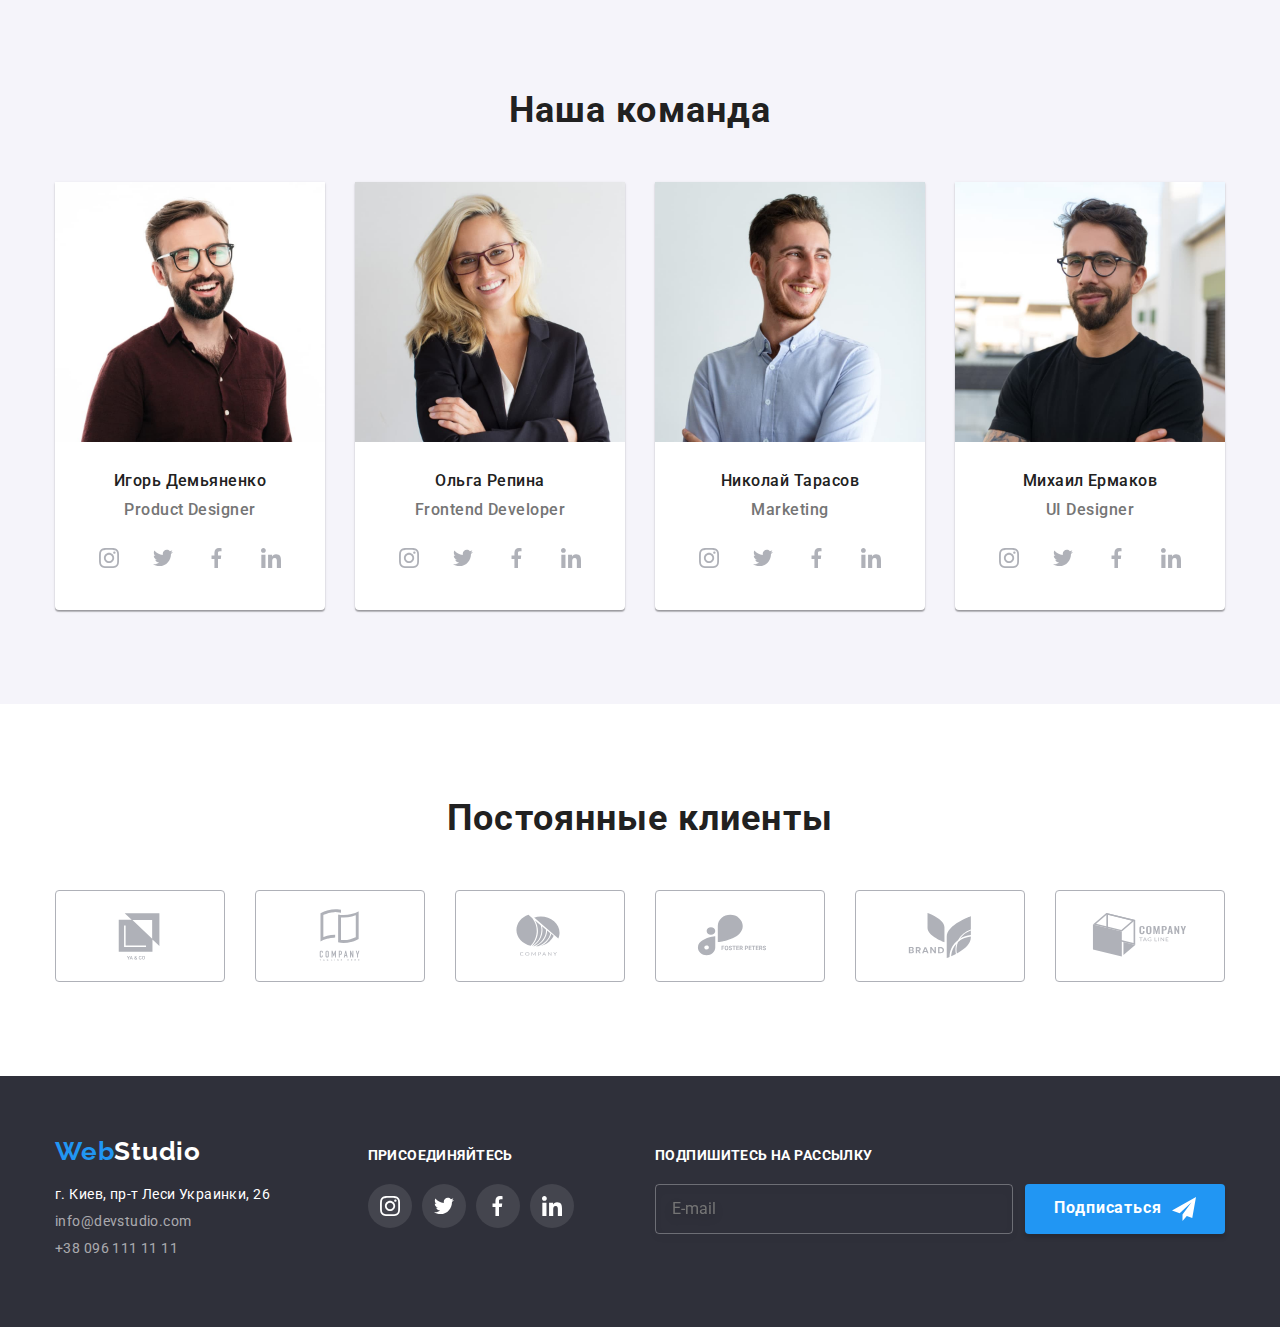
==== commit be46496a: "add forms in the footer and modal" ====
--- a/index.html
+++ b/index.html
@@ -397,7 +397,6 @@
                 </svg>
               </a>
             </li>
-
             <li class="footer-social-item">
               <a href="" class="footer-social-link">
                 <svg class="footer-social-icon" width="20" height="20">
@@ -428,48 +427,78 @@
               <lable class="footer-lable">
                 <input type="email" name="email" placeholder="E-mail" class="footer-input" />
               </lable>
+              <button type="submit" class="footer-button">
+                Подписаться
+                <svg class="footer-icon-send" width="24" height="24">
+                  <use href="./svg/sprite-ws.svg#icon-send"></use>
+                </svg>
+              </button>
             </form>
-            <button type="submit" class="footer-button">
-              Подписаться
-              <svg class="footer-icon-send" width="24" height="24">
-                <use href="./svg/sprite-ws.svg#icon-send"></use>
-              </svg>
-            </button>
           </div>
         </div>
       </div>
     </footer>
 
     <!-- Модальное окно -->
-    <div class="backdrop" data-modal>
+    <div class="backdrop is-hidden" data-modal>
       <div class="modal">
-        <p class="modal-title">Оставьте свои данные, мы вам перезвоним</p>
+        <p class="form-title">Оставьте свои данные, мы вам перезвоним</p>
         <form class="modal-form">
-          <lable for="username" class="modal-lable">Имя</lable>
-          <input type="text" name="username" id="username" class="modal-input" />
-
-          <lable class="modal-lable"
-            >Имя<input type="text" name="username" class="modal-input"
-          /></lable>
-
-          <button type="submit" class="modal-send-btn">Отправить</button>
+          <label class="form-label"
+            >Имя
+            <span class="form-input-wrap">
+              <input type="text" class="form-input" />
+              <svg class="form-icon" width="18" height="18">
+                <use href="./svg/sprite-ws.svg#form-person"></use>
+              </svg>
+            </span>
+          </label>
+          <label class="form-label"
+            >Телефон
+            <span class="form-input-wrap">
+              <input type="tel" class="form-input" />
+              <svg class="form-icon" width="18" height="18">
+                <use href="./svg/sprite-ws.svg#form-phone"></use>
+              </svg>
+            </span>
+          </label>
+          <label class="form-label"
+            >Почта
+            <span class="form-input-wrap">
+              <input type="email" class="form-input" />
+              <svg class="form-icon" width="18" height="18">
+                <use href="./svg/sprite-ws.svg#form-email"></use>
+              </svg>
+            </span>
+          </label>
+          <label class="form-label"
+            >Комментарий
+            <textarea name="comment" class="form-comment" placeholder="Введите текст"></textarea>
+          </label>
+
+          <div class="form-check-wrap">
+            <input
+              type="checkbox"
+              name="agree"
+              id="agree"
+              class="form-input-check visually-hidden"
+            />
+            <label for="agree" class="form-label-check">
+              <span>
+                <svg class="icon-check" width="16" height="15">
+                  <use href="./svg/sprite-ws.svg#icon-checked"></use>
+                </svg>
+              </span>
+              Соглашаюсь с рассылкой и принимаю&nbsp;<a href="" class="check-link"
+                >Условия договора</a
+              >
+            </label>
+          </div>
+          <button type="submit" class="form-btn-send">Отправить</button>
         </form>
 
-        <!-- Пример из конспекта -->
-        <p class="example-form-txt">Пример формы из конспекта</p>
-
-        <form>
-          <label for="user_email">Email</label>
-          <input type="email" name="email" id="user_email" />
-
-          <label for="user_password">Password</label>
-          <input type="password" name="password" id="user_password" />
-
-          <button type="submit">Submit</button>
-        </form>
-
         <button type="button" class="modal-btn-close" data-modal-close>
-          <svg class="modal-icon" width="18" height="18">
+          <svg class="modal-icon-close" width="18" height="18">
             <use href="./svg/sprite-ws.svg#icon-close-black"></use>
           </svg>
         </button>
--- a/css/style.css
+++ b/css/style.css
@@ -484,6 +484,7 @@
 .footer-container {
   display: flex;
   align-items: baseline;
+  justify-content: space-between;
 }
 
 .footer-logo {
@@ -533,10 +534,6 @@
 
 /* Футер. Соцсети */
 
-.footer-social {
-  margin-left: 70px;
-}
-
 .footer-txt {
   display: block;
   margin-bottom: 20px;
@@ -594,16 +591,8 @@
 
 /* Футер. Форма */
 
-.footer-field {
-  margin-left: 70px;
-}
-
-.fotter-form-wrap {
-  display: flex;
-}
-
 .footer-form {
-  display: inline;
+  display: flex;
 }
 
 .footer-input {
@@ -615,6 +604,7 @@
   filter: drop-shadow(0px 4px 4px rgba(0, 0, 0, 0.15));
   border-radius: 4px;
   background-color: transparent;
+  outline: transparent;
 
   font-family: 'Roboto';
   font-weight: 400;
@@ -636,6 +626,7 @@
   font-weight: 700;
   font-size: 16px;
   line-height: 1.8;
+  letter-spacing: 0.06em;
   color: #fff;
 
   background-color: var(--accent-color);
@@ -645,9 +636,10 @@
 }
 
 .footer-icon-send {
+  display: inline-block;
+  margin-left: 10px;
+
   fill: #fff;
-
-  margin-left: 10px;
 }
 
 /* ./portfolio.html */
@@ -849,7 +841,18 @@
   background: #fff;
 }
 
-.modal-title {
+.modal-icon-close {
+  fill: #000;
+
+  transition: fill 250ms cubic-bezier(0.4, 0, 0.2, 1);
+}
+
+.modal-btn-close:hover .modal-icon-close,
+.modal-btn-close:focus .modal-icon-close {
+  fill: var(--accent-color);
+}
+
+.form-title {
   margin-bottom: 12px;
 
   color: var(--title-text-color);
@@ -861,18 +864,173 @@
   letter-spacing: 0.03em;
 }
 
-.example-form-txt {
-  margin: 25px auto;
-
+.form-label {
   font-family: 'Roboto';
-  font-weight: 700;
-  font-size: 20px;
-  line-height: 1.15;
-  text-align: center;
-  letter-spacing: 0.03em;
-  color: #000;
-}
-
-input {
+  font-weight: 400;
+  font-size: 12px;
+  line-height: calc(14 / 12);
+  letter-spacing: 0.01em;
+  color: var(--primary-text-color);
+}
+
+.form-input-wrap {
+  position: relative;
+  display: block;
+  margin-bottom: 10px;
+  margin-top: 4px;
+}
+
+.form-input {
+  padding-left: 40px;
   width: 100%;
-}
+  height: 40px;
+
+  background-color: transparent;
+  border: 1px solid rgba(33, 33, 33, 0.2);
+  border-radius: 4px;
+  outline: transparent;
+
+  transition: border-color 250ms cubic-bezier(0.4, 0, 0.2, 1);
+}
+
+.form-input:focus {
+  border-color: var(--accent-color);
+}
+
+.form-input:focus + .form-icon {
+  fill: var(--accent-color);
+}
+
+.form-icon {
+  position: absolute;
+  left: 12px;
+  top: 50%;
+  transform: translateY(-50%);
+
+  fill: var(--title-text-color);
+
+  transition: fill 250ms cubic-bezier(0.4, 0, 0.2, 1);
+}
+
+.form-comment {
+  margin-top: 4px;
+  padding: 12px 16px;
+  width: 100%;
+  height: 120px;
+  resize: none;
+
+  background-color: transparent;
+  border: 1px solid rgba(33, 33, 33, 0.2);
+  border-radius: 4px;
+  outline: transparent;
+
+  transition: border-color 250ms cubic-bezier(0.4, 0, 0.2, 1);
+}
+
+.form-comment:focus {
+  border-color: var(--accent-color);
+}
+
+.form-comment::placeholder {
+  font-family: 'Roboto';
+  font-weight: 400;
+  font-size: 14px;
+  line-height: calc(16 / 14);
+  letter-spacing: 0.01em;
+  color: rgba(117, 117, 117, 0.5);
+}
+
+.form-check-wrap {
+  margin-top: 20px;
+  margin-bottom: 30px;
+}
+
+.visually-hidden {
+  position: absolute;
+  width: 1px;
+  height: 1px;
+  margin: -1px;
+  border: 0;
+  padding: 0;
+
+  white-space: nowrap;
+  clip-path: inset(100%);
+  clip: rect(0 0 0 0);
+  overflow: hidden;
+}
+
+.form-label-check {
+  display: flex;
+  align-items: center;
+  justify-content: center;
+
+  font-family: 'Roboto';
+  font-weight: 400;
+  font-size: 14px;
+  line-height: calc(24 / 14);
+  letter-spacing: 0.03em;
+
+  color: var(--primary-text-color);
+}
+
+.form-label-check span {
+  display: inline-flex;
+  align-items: center;
+  justify-content: center;
+  margin-right: 7px;
+  width: 16px;
+  height: 15px;
+
+  border: 1.7px solid var(--title-text-color);
+  border-radius: 2px;
+
+  transition: backgroung-color 250ms cubic-bezier(0.4, 0, 0.2, 1);
+}
+
+.form-input-check:checked + .form-label-check span {
+  background-color: var(--accent-color);
+  border: none;
+}
+
+.form-input-check:checked + .form-label-check .icon-check {
+  fill: #fff;
+}
+
+.icon-check {
+  fill: transparent;
+
+  transition: fill 250ms cubic-bezier(0.4, 0, 0.2, 1);
+}
+
+.check-link {
+  color: var(--accent-color);
+  text-decoration: underline;
+}
+
+.form-btn-send {
+  display: block;
+  margin: 0 auto;
+  padding: 10px 55px;
+  cursor: pointer;
+
+  width: 200px;
+  height: 50px;
+
+  background-color: var(--accent-color);
+  box-shadow: 0px 4px 4px rgba(0, 0, 0, 0.15);
+  border-radius: 4px;
+  border: none;
+
+  color: #fff;
+  font-family: 'Roboto';
+  font-weight: 700;
+  font-size: 16px;
+  line-height: calc(30 / 16);
+  letter-spacing: 0.06em;
+
+  transition: background-color 250ms cubic-bezier(0.4, 0, 0.2, 1);
+}
+
+.form-btn-send:hover {
+  background-color: #188ce8;
+}
